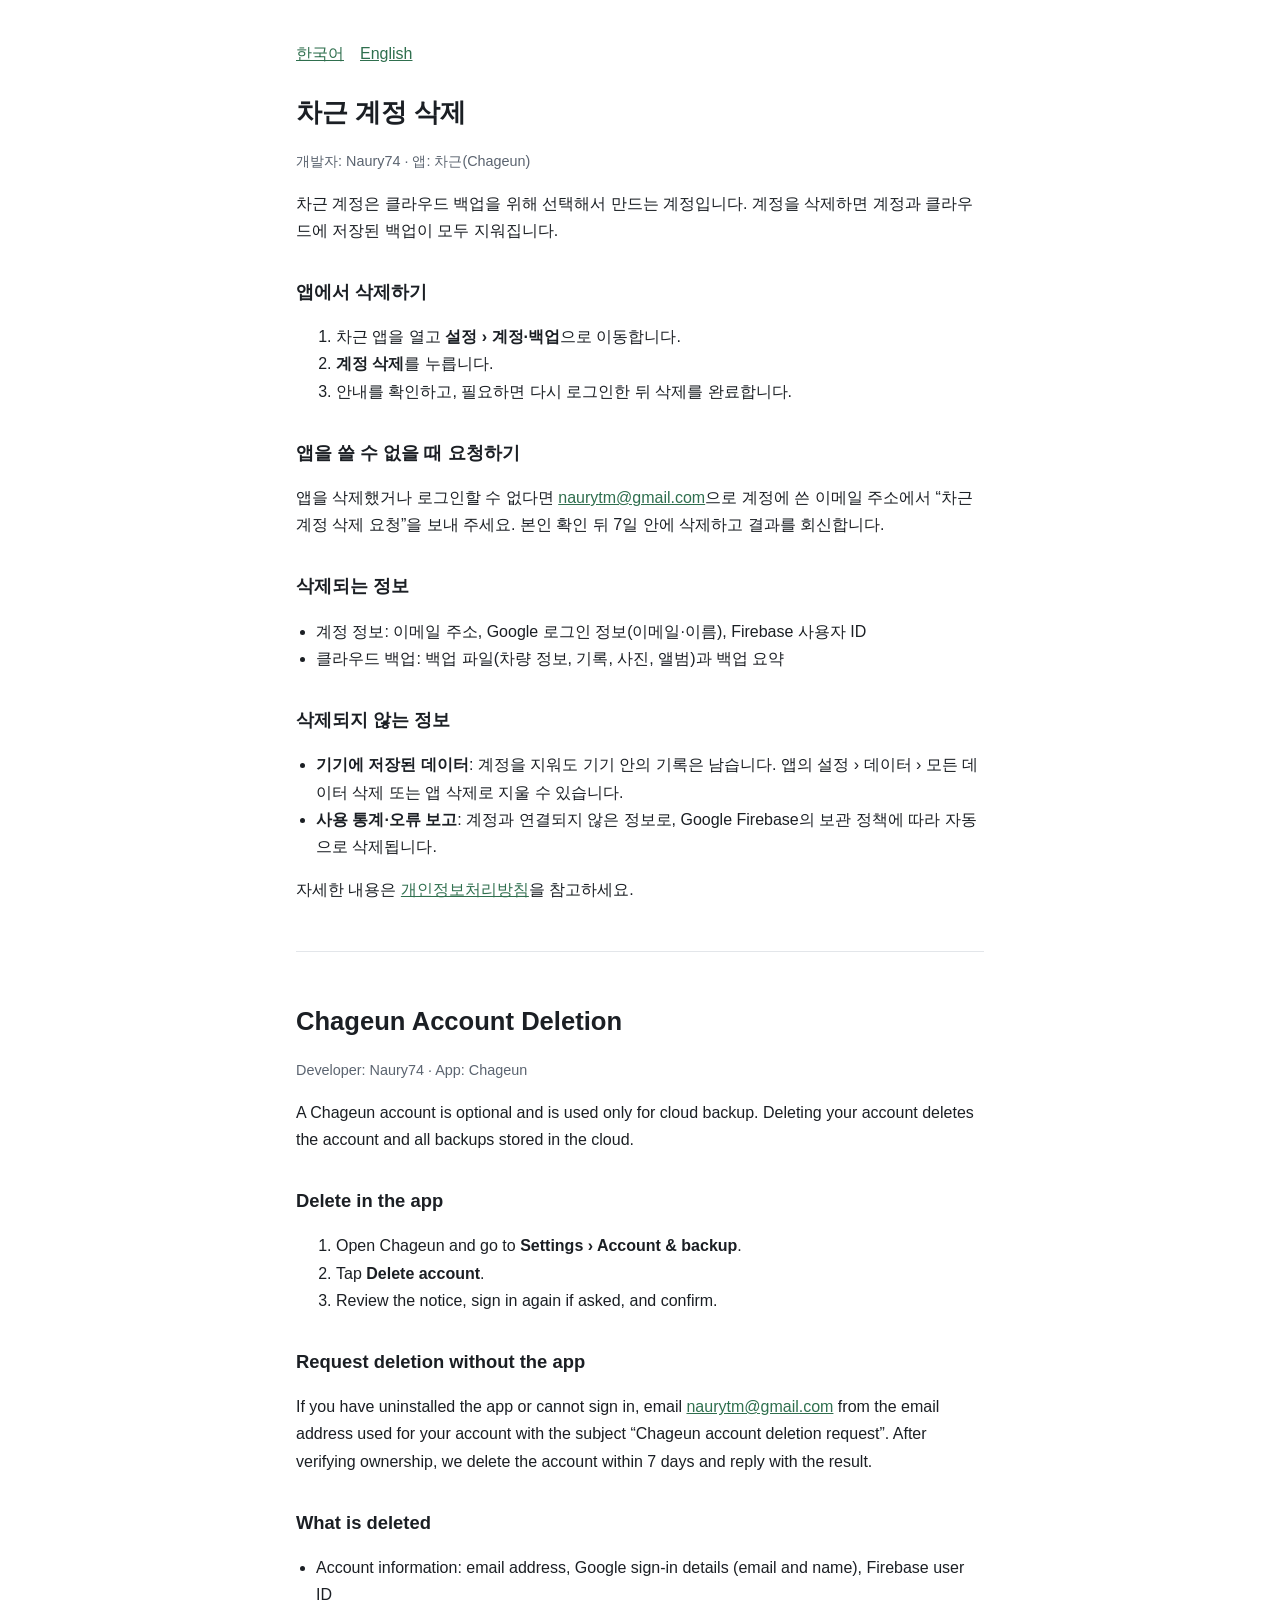
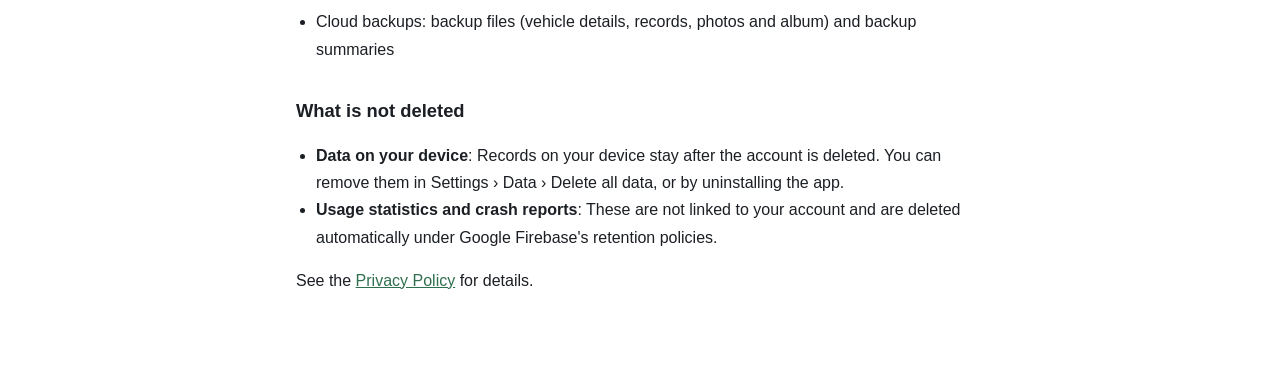
==== chageun/delete-account/index.html @ 4e70205a "차근 개인정보처리방침에 기기 내 인식·앨범·선택 계정 백업 추가, 계정 삭제 페이지 게시" ====
<!doctype html>
<html lang="ko">
<head>
<meta charset="utf-8">
<meta name="viewport" content="width=device-width, initial-scale=1">
<title>차근 계정 삭제 · Chageun Account Deletion</title>
<link rel="stylesheet" href="/style.css">
</head>
<body>
<main>
<nav><a href="#ko">한국어</a><a href="#en">English</a></nav>

<section id="ko" lang="ko">
<h1>차근 계정 삭제</h1>
<p class="muted">개발자: Naury74 · 앱: 차근(Chageun)</p>
<p>차근 계정은 클라우드 백업을 위해 선택해서 만드는 계정입니다. 계정을 삭제하면 계정과 클라우드에 저장된 백업이 모두 지워집니다.</p>

<h2>앱에서 삭제하기</h2>
<ol>
<li>차근 앱을 열고 <strong>설정 › 계정·백업</strong>으로 이동합니다.</li>
<li><strong>계정 삭제</strong>를 누릅니다.</li>
<li>안내를 확인하고, 필요하면 다시 로그인한 뒤 삭제를 완료합니다.</li>
</ol>

<h2>앱을 쓸 수 없을 때 요청하기</h2>
<p>앱을 삭제했거나 로그인할 수 없다면 <a href="mailto:naurytm@gmail.com?subject=%EC%B0%A8%EA%B7%BC%20%EA%B3%84%EC%A0%95%20%EC%82%AD%EC%A0%9C%20%EC%9A%94%EC%B2%AD">naurytm@gmail.com</a>으로 계정에 쓴 이메일 주소에서 “차근 계정 삭제 요청”을 보내 주세요. 본인 확인 뒤 7일 안에 삭제하고 결과를 회신합니다.</p>

<h2>삭제되는 정보</h2>
<ul>
<li>계정 정보: 이메일 주소, Google 로그인 정보(이메일·이름), Firebase 사용자 ID</li>
<li>클라우드 백업: 백업 파일(차량 정보, 기록, 사진, 앨범)과 백업 요약</li>
</ul>

<h2>삭제되지 않는 정보</h2>
<ul>
<li><strong>기기에 저장된 데이터</strong>: 계정을 지워도 기기 안의 기록은 남습니다. 앱의 설정 › 데이터 › 모든 데이터 삭제 또는 앱 삭제로 지울 수 있습니다.</li>
<li><strong>사용 통계·오류 보고</strong>: 계정과 연결되지 않은 정보로, Google Firebase의 보관 정책에 따라 자동으로 삭제됩니다.</li>
</ul>
<p>자세한 내용은 <a href="/chageun/privacy/">개인정보처리방침</a>을 참고하세요.</p>
</section>

<hr>

<section id="en" lang="en">
<h1>Chageun Account Deletion</h1>
<p class="muted">Developer: Naury74 · App: Chageun</p>
<p>A Chageun account is optional and is used only for cloud backup. Deleting your account deletes the account and all backups stored in the cloud.</p>

<h2>Delete in the app</h2>
<ol>
<li>Open Chageun and go to <strong>Settings › Account &amp; backup</strong>.</li>
<li>Tap <strong>Delete account</strong>.</li>
<li>Review the notice, sign in again if asked, and confirm.</li>
</ol>

<h2>Request deletion without the app</h2>
<p>If you have uninstalled the app or cannot sign in, email <a href="mailto:naurytm@gmail.com?subject=Chageun%20account%20deletion%20request">naurytm@gmail.com</a> from the email address used for your account with the subject “Chageun account deletion request”. After verifying ownership, we delete the account within 7 days and reply with the result.</p>

<h2>What is deleted</h2>
<ul>
<li>Account information: email address, Google sign-in details (email and name), Firebase user ID</li>
<li>Cloud backups: backup files (vehicle details, records, photos and album) and backup summaries</li>
</ul>

<h2>What is not deleted</h2>
<ul>
<li><strong>Data on your device</strong>: Records on your device stay after the account is deleted. You can remove them in Settings › Data › Delete all data, or by uninstalling the app.</li>
<li><strong>Usage statistics and crash reports</strong>: These are not linked to your account and are deleted automatically under Google Firebase's retention policies.</li>
</ul>
<p>See the <a href="/chageun/privacy/">Privacy Policy</a> for details.</p>
</section>
</main>
</body>
</html>
---- style.css ----
:root{--bg:#fff;--fg:#1b1f24;--muted:#5b6470;--line:#e3e6ea;--accent:#2f6f4e}
@media (prefers-color-scheme:dark){:root{--bg:#121417;--fg:#e8eaed;--muted:#a0a8b3;--line:#2a2f36;--accent:#7cc39b}}
*{box-sizing:border-box}
body{margin:0;background:var(--bg);color:var(--fg);font:16px/1.7 -apple-system,BlinkMacSystemFont,"Apple SD Gothic Neo","Noto Sans KR",sans-serif}
main{max-width:720px;margin:0 auto;padding:40px 16px 64px}
h1{font-size:1.6rem;margin:0 0 4px}h2{font-size:1.15rem;margin:32px 0 8px}
p,li{color:var(--fg)}.muted{color:var(--muted);font-size:.9rem}
a{color:var(--accent)}nav{display:flex;gap:16px;margin-bottom:24px}
hr{border:0;border-top:1px solid var(--line);margin:48px 0}
ul{padding-left:20px}
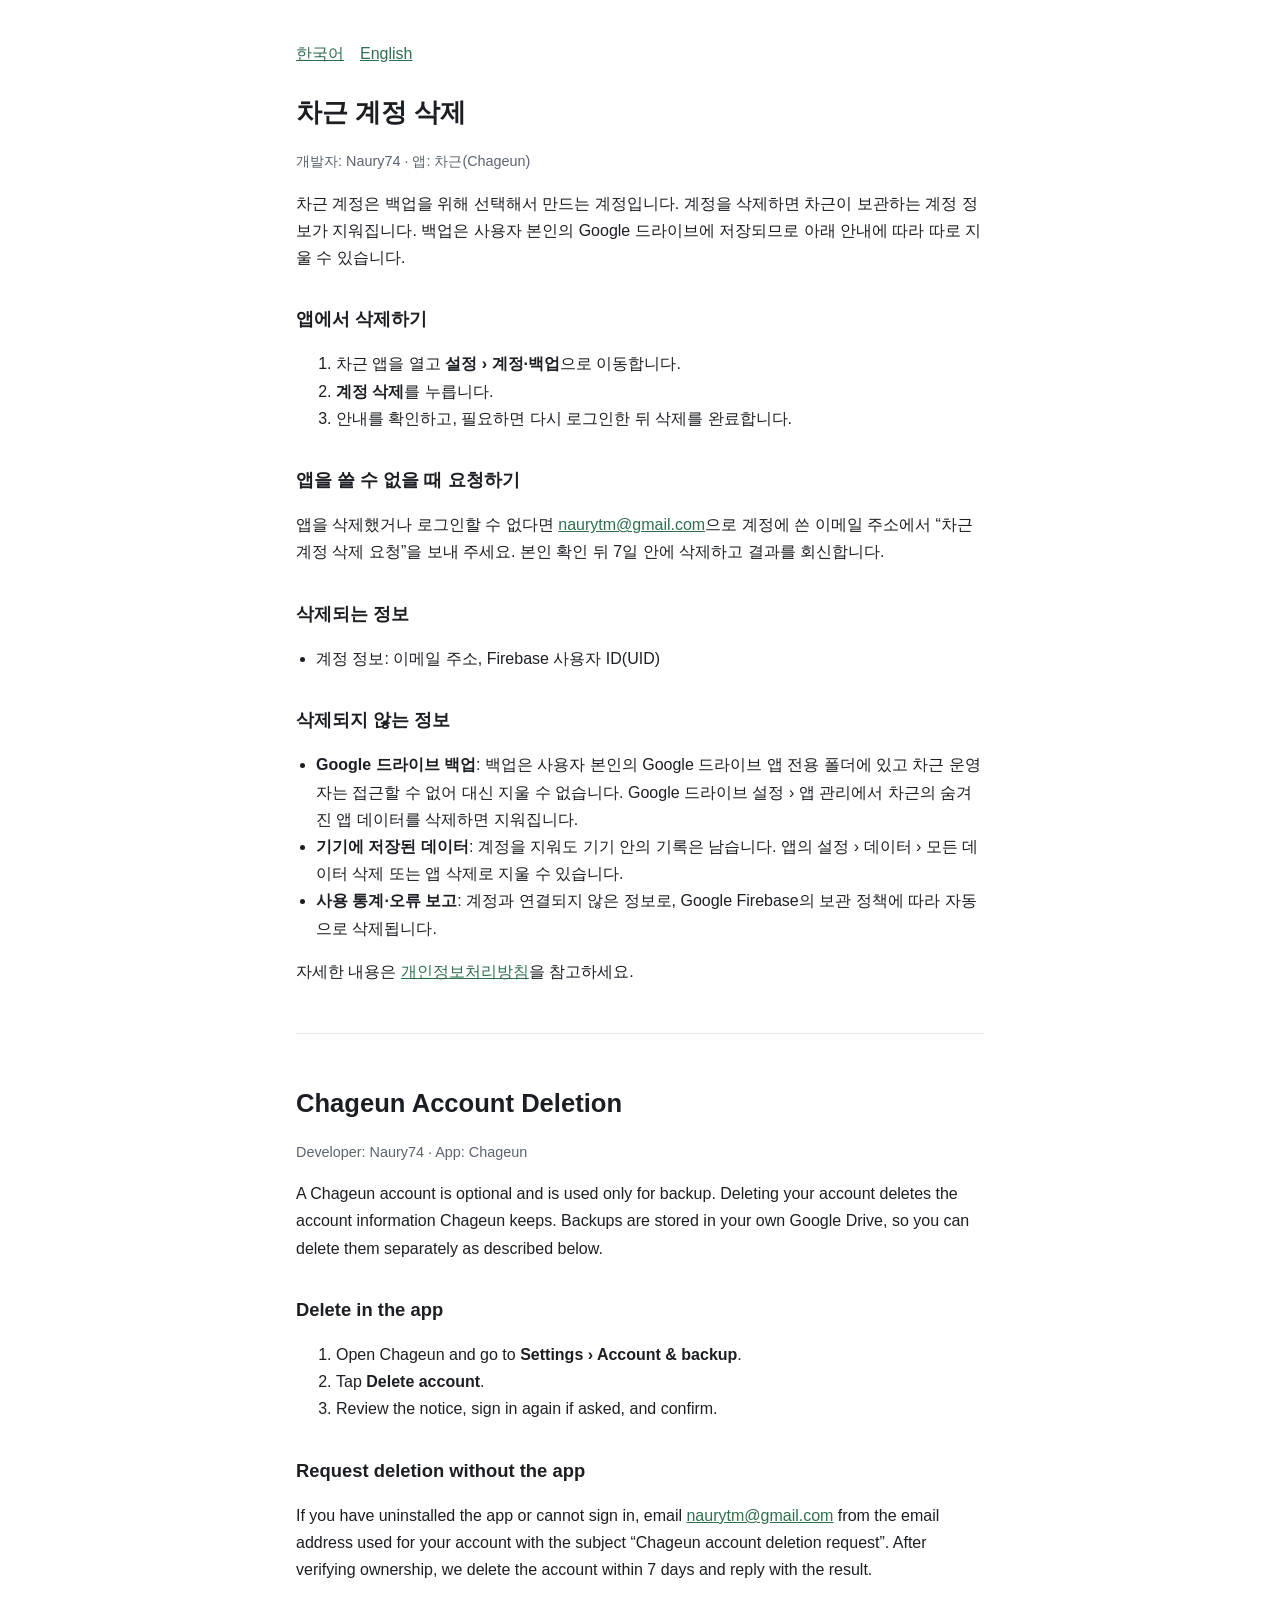
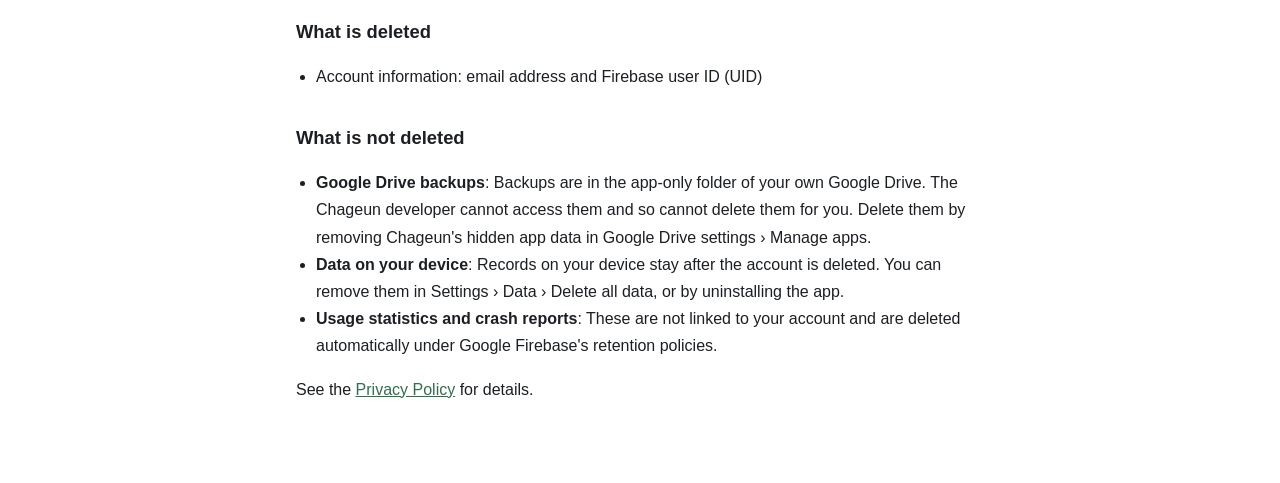
==== commit 4d54714d: "차근 백업 위치를 사용자 Google 드라이브 앱 전용 폴더로 바꾸고 계정 보관 항목을 이메일·UID로 줄임" ====
--- a/chageun/delete-account/index.html
+++ b/chageun/delete-account/index.html
@@ -13,7 +13,7 @@
 <section id="ko" lang="ko">
 <h1>차근 계정 삭제</h1>
 <p class="muted">개발자: Naury74 · 앱: 차근(Chageun)</p>
-<p>차근 계정은 클라우드 백업을 위해 선택해서 만드는 계정입니다. 계정을 삭제하면 계정과 클라우드에 저장된 백업이 모두 지워집니다.</p>
+<p>차근 계정은 백업을 위해 선택해서 만드는 계정입니다. 계정을 삭제하면 차근이 보관하는 계정 정보가 지워집니다. 백업은 사용자 본인의 Google 드라이브에 저장되므로 아래 안내에 따라 따로 지울 수 있습니다.</p>
 
 <h2>앱에서 삭제하기</h2>
 <ol>
@@ -27,12 +27,12 @@
 
 <h2>삭제되는 정보</h2>
 <ul>
-<li>계정 정보: 이메일 주소, Google 로그인 정보(이메일·이름), Firebase 사용자 ID</li>
-<li>클라우드 백업: 백업 파일(차량 정보, 기록, 사진, 앨범)과 백업 요약</li>
+<li>계정 정보: 이메일 주소, Firebase 사용자 ID(UID)</li>
 </ul>
 
 <h2>삭제되지 않는 정보</h2>
 <ul>
+<li><strong>Google 드라이브 백업</strong>: 백업은 사용자 본인의 Google 드라이브 앱 전용 폴더에 있고 차근 운영자는 접근할 수 없어 대신 지울 수 없습니다. Google 드라이브 설정 › 앱 관리에서 차근의 숨겨진 앱 데이터를 삭제하면 지워집니다.</li>
 <li><strong>기기에 저장된 데이터</strong>: 계정을 지워도 기기 안의 기록은 남습니다. 앱의 설정 › 데이터 › 모든 데이터 삭제 또는 앱 삭제로 지울 수 있습니다.</li>
 <li><strong>사용 통계·오류 보고</strong>: 계정과 연결되지 않은 정보로, Google Firebase의 보관 정책에 따라 자동으로 삭제됩니다.</li>
 </ul>
@@ -44,7 +44,7 @@
 <section id="en" lang="en">
 <h1>Chageun Account Deletion</h1>
 <p class="muted">Developer: Naury74 · App: Chageun</p>
-<p>A Chageun account is optional and is used only for cloud backup. Deleting your account deletes the account and all backups stored in the cloud.</p>
+<p>A Chageun account is optional and is used only for backup. Deleting your account deletes the account information Chageun keeps. Backups are stored in your own Google Drive, so you can delete them separately as described below.</p>
 
 <h2>Delete in the app</h2>
 <ol>
@@ -58,12 +58,12 @@
 
 <h2>What is deleted</h2>
 <ul>
-<li>Account information: email address, Google sign-in details (email and name), Firebase user ID</li>
-<li>Cloud backups: backup files (vehicle details, records, photos and album) and backup summaries</li>
+<li>Account information: email address and Firebase user ID (UID)</li>
 </ul>
 
 <h2>What is not deleted</h2>
 <ul>
+<li><strong>Google Drive backups</strong>: Backups are in the app-only folder of your own Google Drive. The Chageun developer cannot access them and so cannot delete them for you. Delete them by removing Chageun's hidden app data in Google Drive settings › Manage apps.</li>
 <li><strong>Data on your device</strong>: Records on your device stay after the account is deleted. You can remove them in Settings › Data › Delete all data, or by uninstalling the app.</li>
 <li><strong>Usage statistics and crash reports</strong>: These are not linked to your account and are deleted automatically under Google Firebase's retention policies.</li>
 </ul>
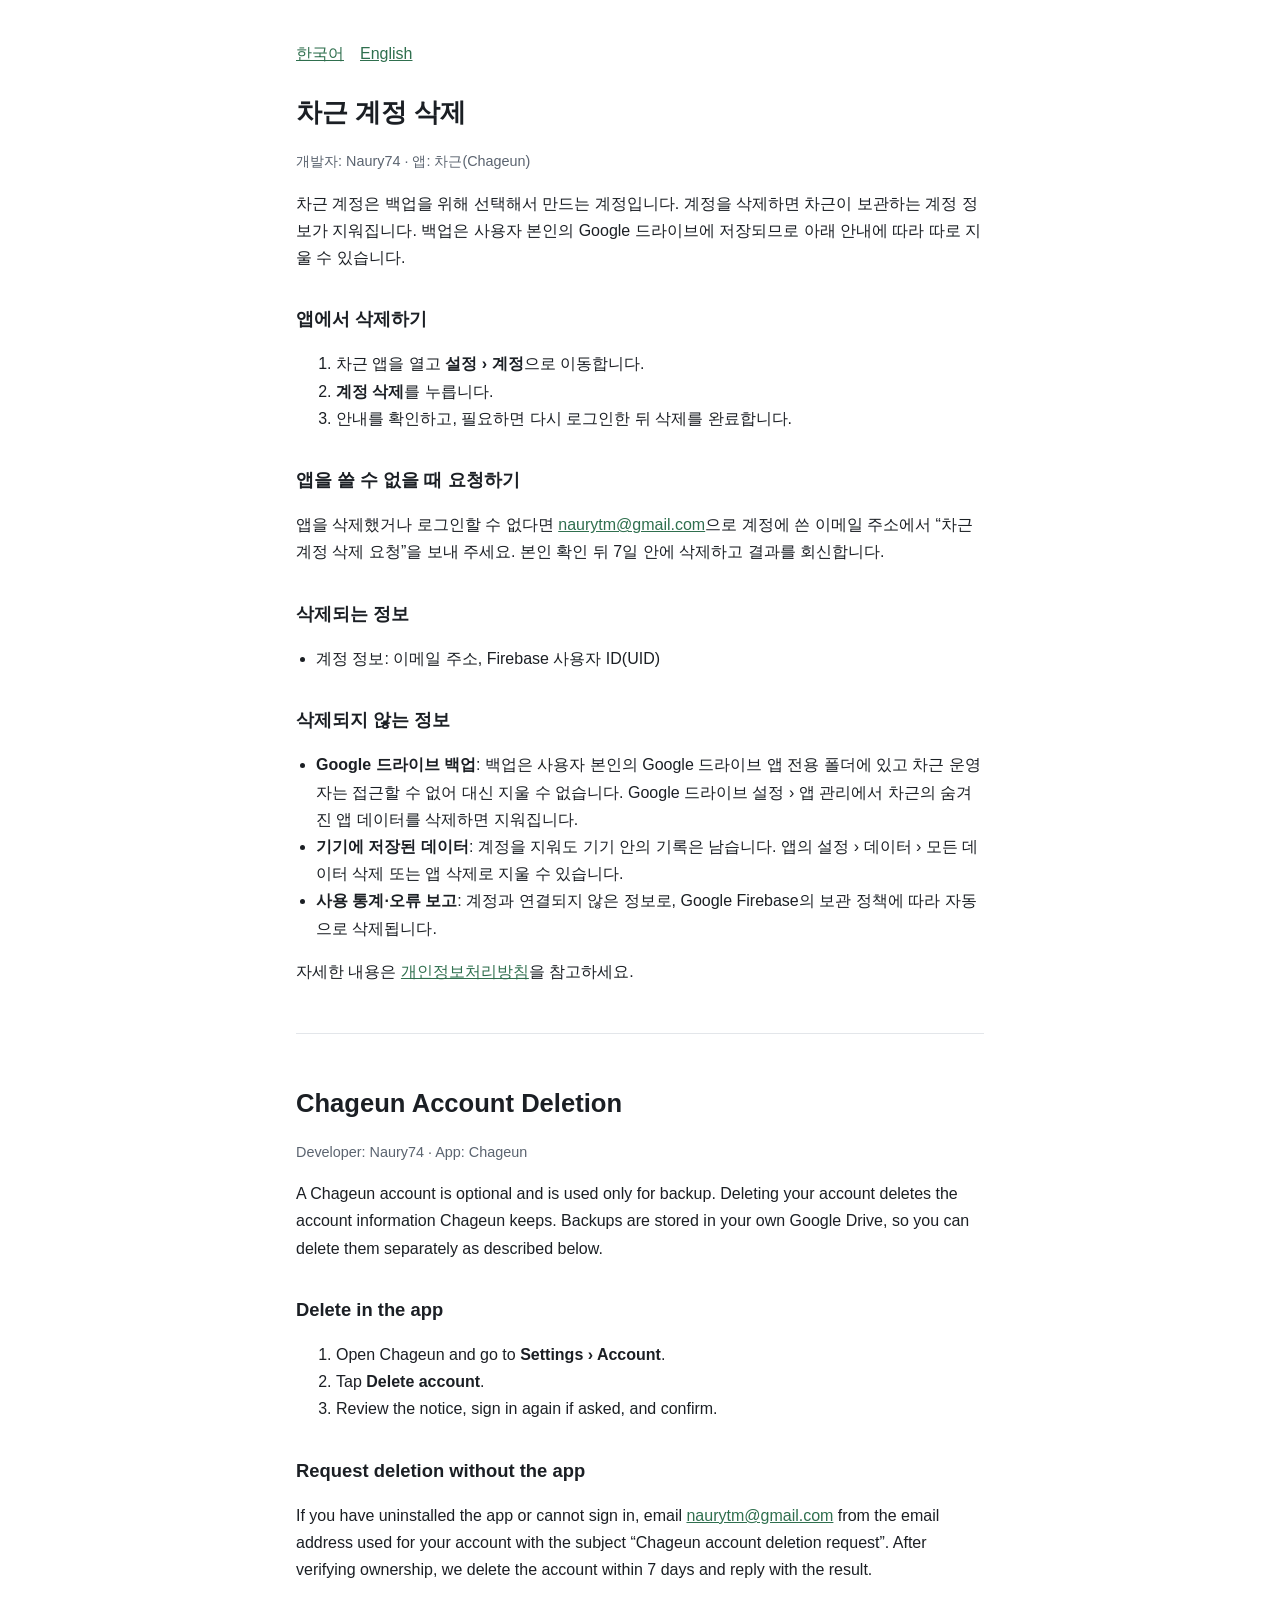
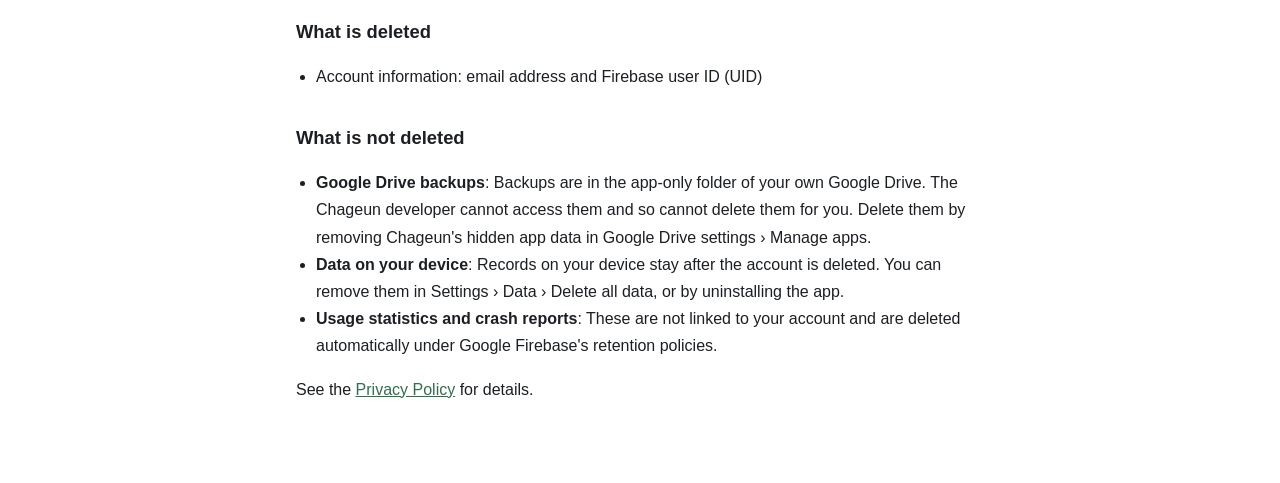
==== commit 23c76bf1: "차근 계정 삭제 경로를 설정 › 계정으로, 드라이브 백업 위치를 설정 › 데이터로 고침" ====
--- a/chageun/delete-account/index.html
+++ b/chageun/delete-account/index.html
@@ -17,7 +17,7 @@
 
 <h2>앱에서 삭제하기</h2>
 <ol>
-<li>차근 앱을 열고 <strong>설정 › 계정·백업</strong>으로 이동합니다.</li>
+<li>차근 앱을 열고 <strong>설정 › 계정</strong>으로 이동합니다.</li>
 <li><strong>계정 삭제</strong>를 누릅니다.</li>
 <li>안내를 확인하고, 필요하면 다시 로그인한 뒤 삭제를 완료합니다.</li>
 </ol>
@@ -48,7 +48,7 @@
 
 <h2>Delete in the app</h2>
 <ol>
-<li>Open Chageun and go to <strong>Settings › Account &amp; backup</strong>.</li>
+<li>Open Chageun and go to <strong>Settings › Account</strong>.</li>
 <li>Tap <strong>Delete account</strong>.</li>
 <li>Review the notice, sign in again if asked, and confirm.</li>
 </ol>
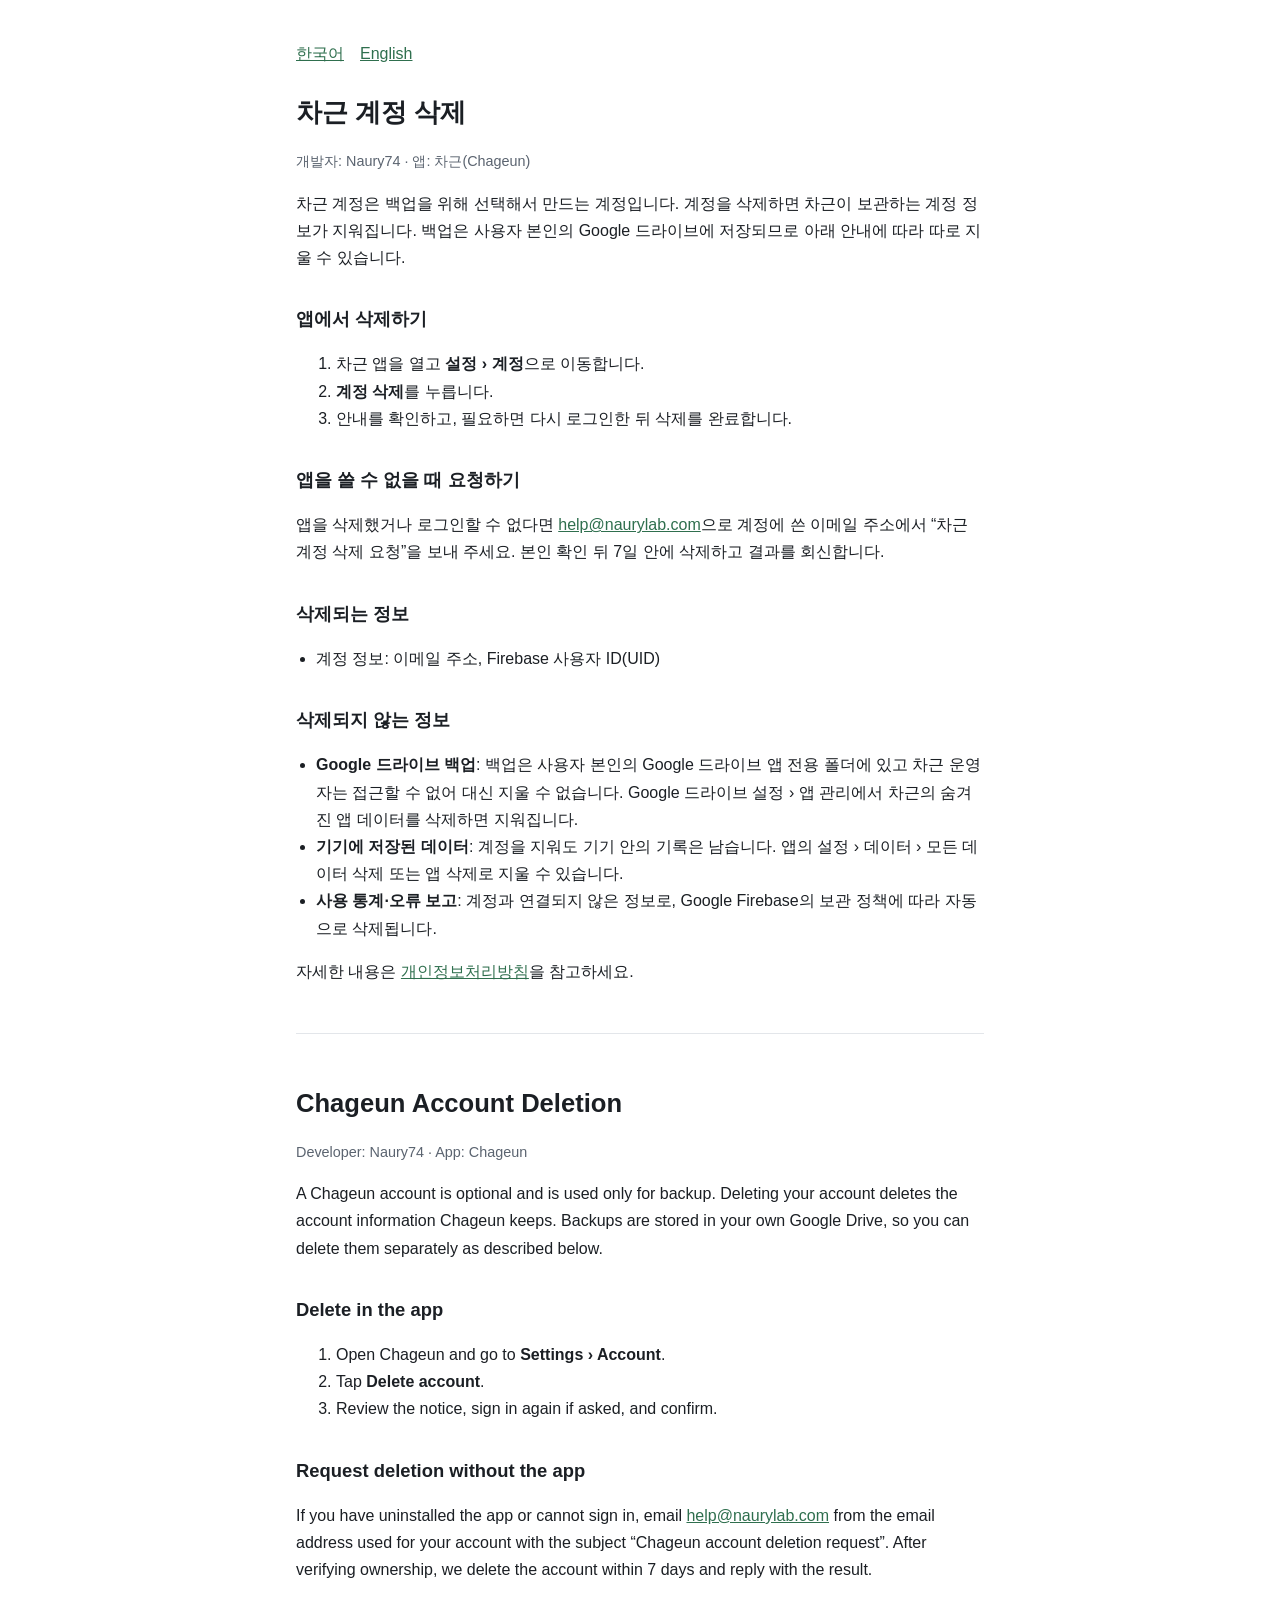
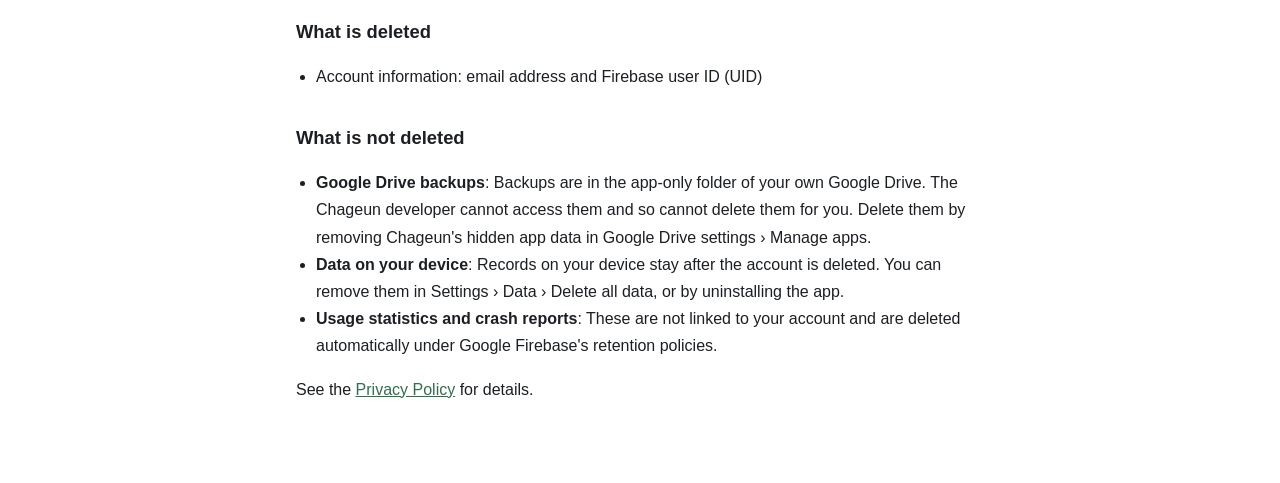
==== commit 0f038f67: "계정 삭제 요청 메일 주소를 help@naurylab.com으로" ====
--- a/chageun/delete-account/index.html
+++ b/chageun/delete-account/index.html
@@ -23,7 +23,7 @@
 </ol>
 
 <h2>앱을 쓸 수 없을 때 요청하기</h2>
-<p>앱을 삭제했거나 로그인할 수 없다면 <a href="mailto:naurytm@gmail.com?subject=%EC%B0%A8%EA%B7%BC%20%EA%B3%84%EC%A0%95%20%EC%82%AD%EC%A0%9C%20%EC%9A%94%EC%B2%AD">naurytm@gmail.com</a>으로 계정에 쓴 이메일 주소에서 “차근 계정 삭제 요청”을 보내 주세요. 본인 확인 뒤 7일 안에 삭제하고 결과를 회신합니다.</p>
+<p>앱을 삭제했거나 로그인할 수 없다면 <a href="mailto:help@naurylab.com?subject=%EC%B0%A8%EA%B7%BC%20%EA%B3%84%EC%A0%95%20%EC%82%AD%EC%A0%9C%20%EC%9A%94%EC%B2%AD">help@naurylab.com</a>으로 계정에 쓴 이메일 주소에서 “차근 계정 삭제 요청”을 보내 주세요. 본인 확인 뒤 7일 안에 삭제하고 결과를 회신합니다.</p>
 
 <h2>삭제되는 정보</h2>
 <ul>
@@ -54,7 +54,7 @@
 </ol>
 
 <h2>Request deletion without the app</h2>
-<p>If you have uninstalled the app or cannot sign in, email <a href="mailto:naurytm@gmail.com?subject=Chageun%20account%20deletion%20request">naurytm@gmail.com</a> from the email address used for your account with the subject “Chageun account deletion request”. After verifying ownership, we delete the account within 7 days and reply with the result.</p>
+<p>If you have uninstalled the app or cannot sign in, email <a href="mailto:help@naurylab.com?subject=Chageun%20account%20deletion%20request">help@naurylab.com</a> from the email address used for your account with the subject “Chageun account deletion request”. After verifying ownership, we delete the account within 7 days and reply with the result.</p>
 
 <h2>What is deleted</h2>
 <ul>
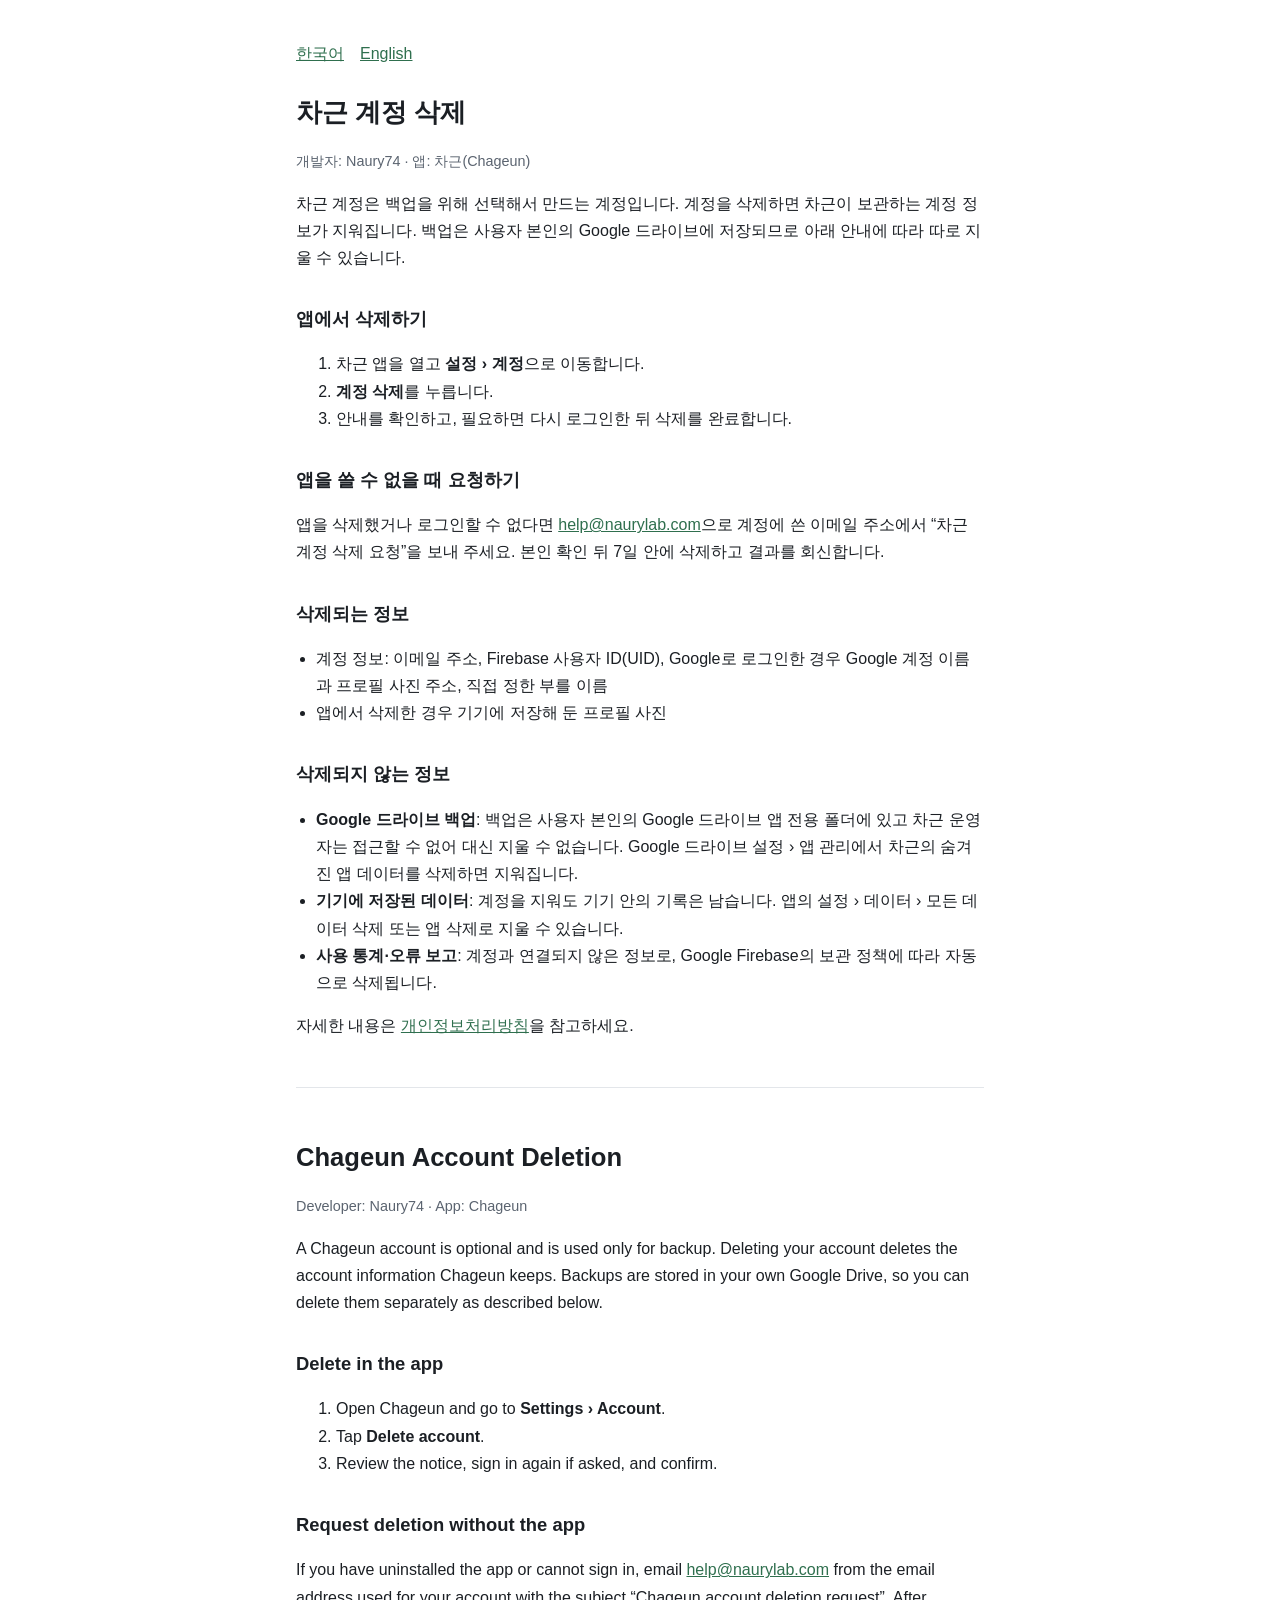
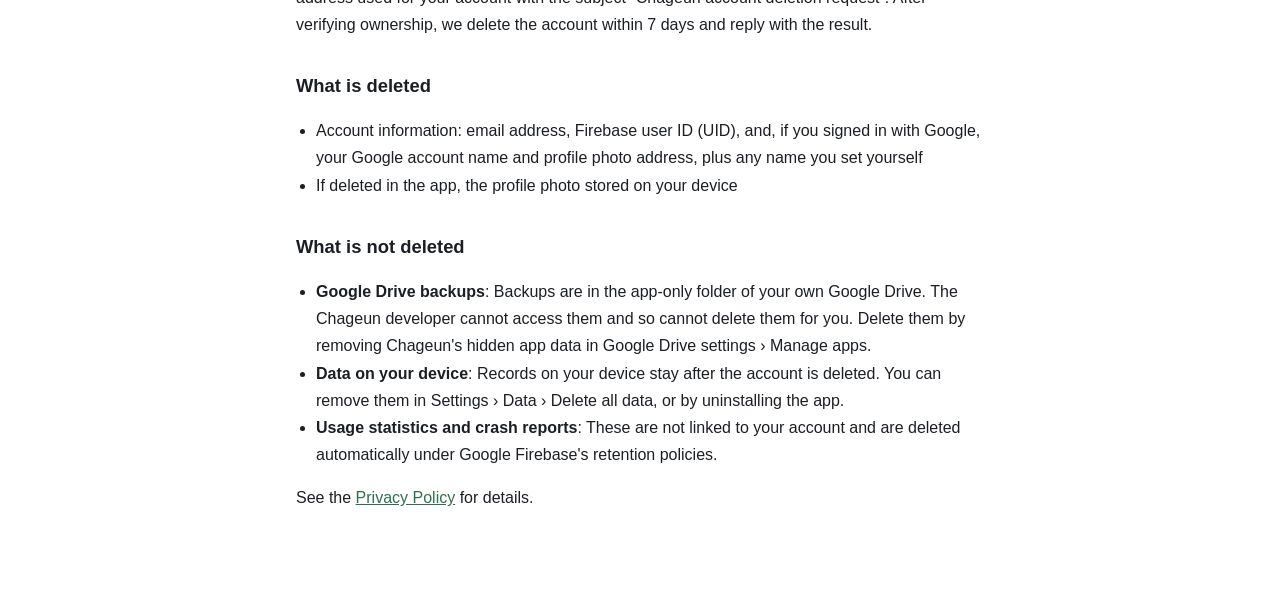
==== commit 17f4e0b8: "차근 개인정보처리방침에 날씨·마이크·프로필 이름과 사진·국외 이전 추가, 시행일 2026-10-13 - 계정: Google 로그인 시 이름·프로필 사진 주소, 부를 이름, 기기에만" ====
--- a/chageun/delete-account/index.html
+++ b/chageun/delete-account/index.html
@@ -27,7 +27,8 @@
 
 <h2>삭제되는 정보</h2>
 <ul>
-<li>계정 정보: 이메일 주소, Firebase 사용자 ID(UID)</li>
+<li>계정 정보: 이메일 주소, Firebase 사용자 ID(UID), Google로 로그인한 경우 Google 계정 이름과 프로필 사진 주소, 직접 정한 부를 이름</li>
+<li>앱에서 삭제한 경우 기기에 저장해 둔 프로필 사진</li>
 </ul>
 
 <h2>삭제되지 않는 정보</h2>
@@ -58,7 +59,8 @@
 
 <h2>What is deleted</h2>
 <ul>
-<li>Account information: email address and Firebase user ID (UID)</li>
+<li>Account information: email address, Firebase user ID (UID), and, if you signed in with Google, your Google account name and profile photo address, plus any name you set yourself</li>
+<li>If deleted in the app, the profile photo stored on your device</li>
 </ul>
 
 <h2>What is not deleted</h2>
